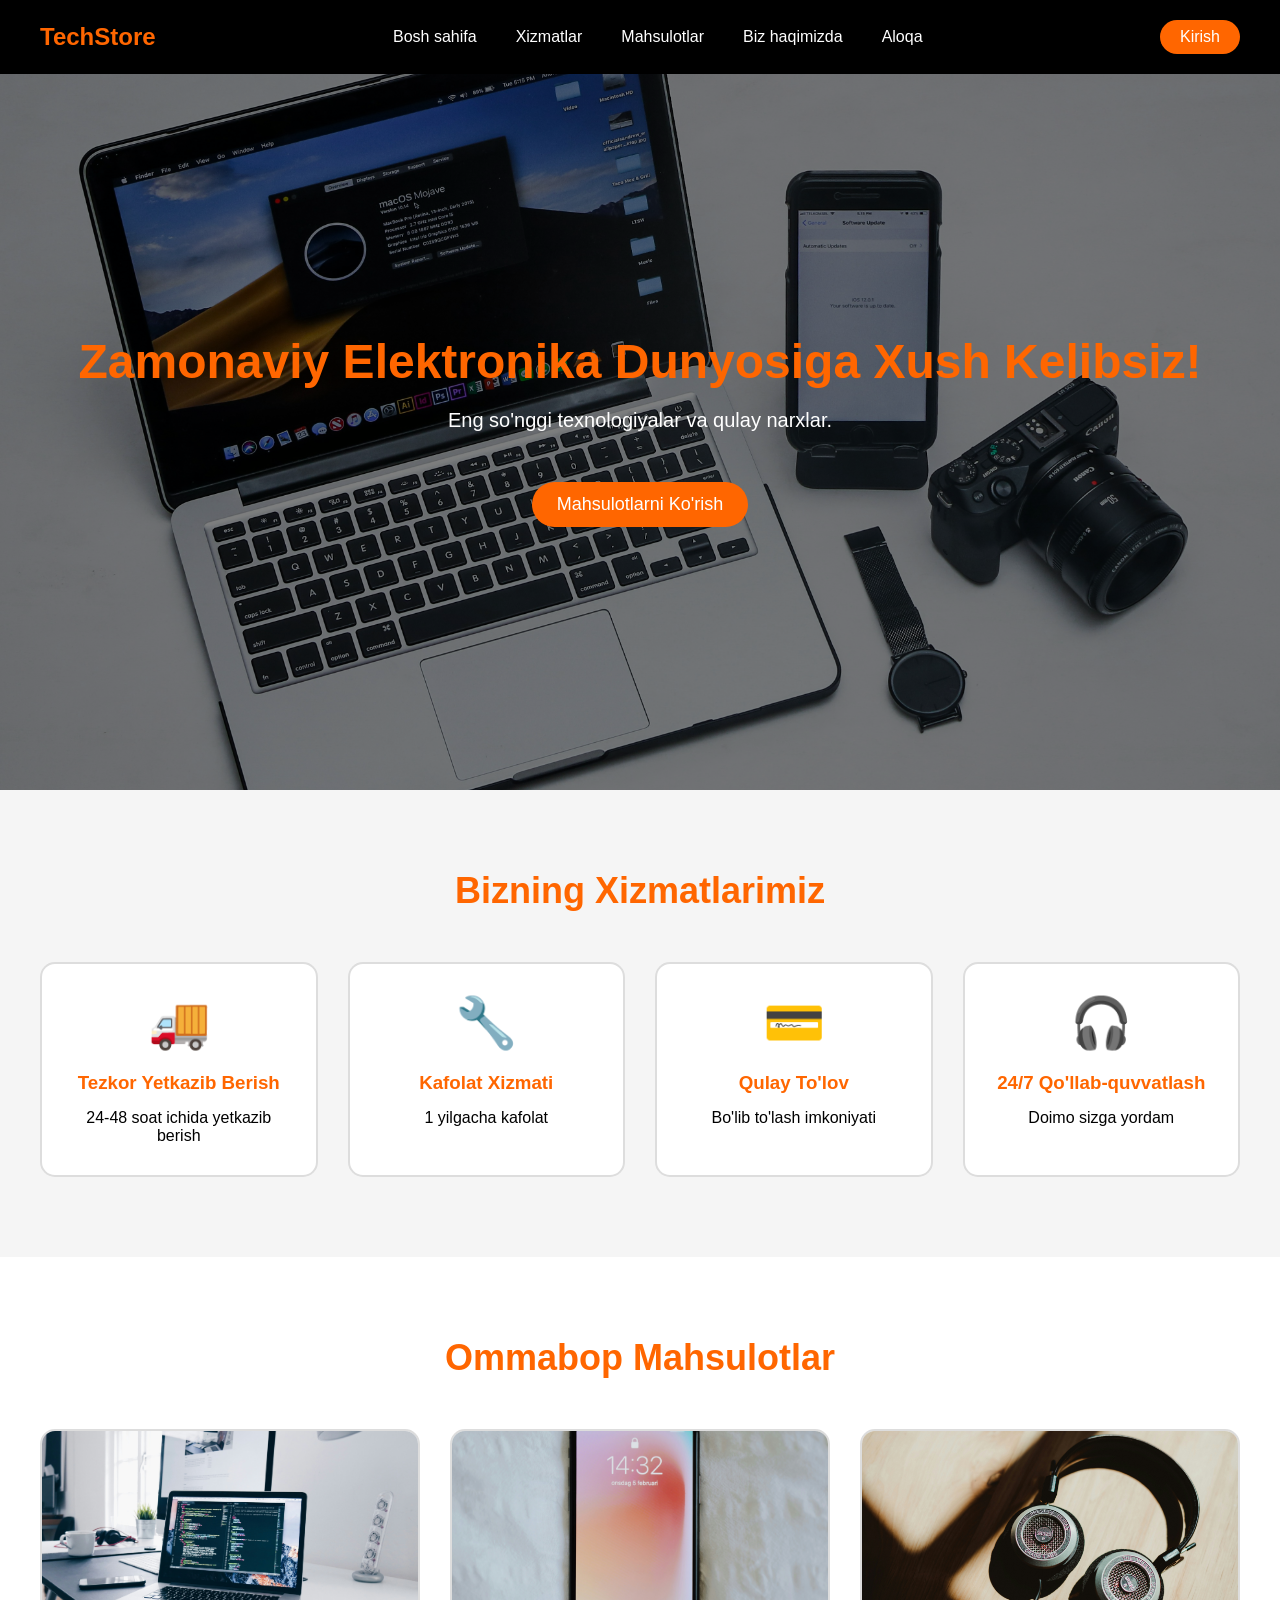
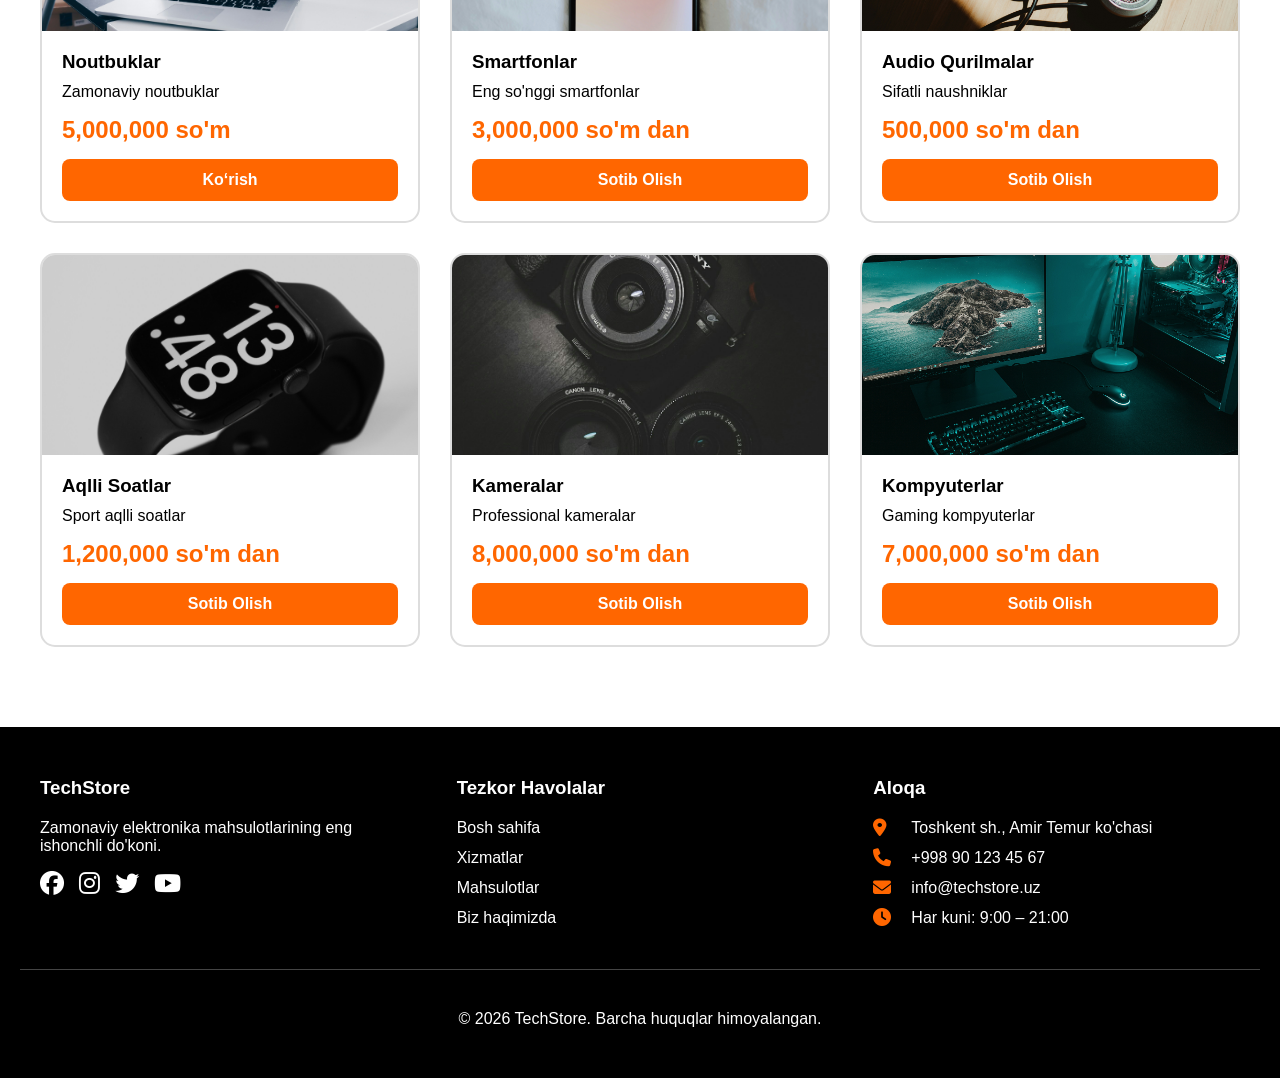
==== index.html @ 2889d2dd "first commit" ====
<!DOCTYPE html>
<html lang="uz">

<head>
	<meta charset="UTF-8">
	<meta name="viewport" content="width=device-width, initial-scale=1.0">
	<title>TechStore - Elektronika Do'koni</title>
	<link rel="stylesheet" href="./assets/style.css">
	<link rel="stylesheet" href="https://cdnjs.cloudflare.com/ajax/libs/font-awesome/6.5.0/css/all.min.css">

</head>

<body>
	<!-- Navbar -->
	<nav>
		<div class="nav-container">
			<a href="#" class="logo">TechStore</a>

			<ul class="nav-links">
				<li><a href="#home">Bosh sahifa</a></li>
				<li><a href="#services">Xizmatlar</a></li>
				<li><a href="#products">Mahsulotlar</a></li>
				<li><a href="#about">Biz haqimizda</a></li>
				<li><a href="#contact">Aloqa</a></li>
			</ul>

			<a href="#" class="login-btn">Kirish</a>
		</div>
	</nav>


	<!-- Hero Section -->
	<section class="hero" id="home">
		<h1>Zamonaviy Elektronika Dunyosiga Xush Kelibsiz!</h1>
		<p>Eng so'nggi texnologiyalar va qulay narxlar.</p>
		<a href="#products" class="hero-btn">Mahsulotlarni Ko'rish</a>
	</section>

	<!-- Services Section -->
	<section class="services" id="services">
		<h2 class="section-title">Bizning Xizmatlarimiz</h2>
		<div class="services-grid">
			<div class="service-card">
				<div class="service-icon">🚚</div>
				<h3>Tezkor Yetkazib Berish</h3>
				<p>24-48 soat ichida yetkazib berish</p>
			</div>
			<div class="service-card">
				<div class="service-icon">🔧</div>
				<h3>Kafolat Xizmati</h3>
				<p>1 yilgacha kafolat</p>
			</div>
			<div class="service-card">
				<div class="service-icon">💳</div>
				<h3>Qulay To'lov</h3>
				<p>Bo'lib to'lash imkoniyati</p>
			</div>
			<div class="service-card">
				<div class="service-icon">🎧</div>
				<h3>24/7 Qo'llab-quvvatlash</h3>
				<p>Doimo sizga yordam</p>
			</div>
		</div>
	</section>

	<!-- Products Section -->
	<section class="products" id="products">
		<h2 class="section-title">Ommabop Mahsulotlar</h2>
		<div class="products-grid">
			<div class="product-card">
				<div class="product-img">
					<img src="image/laptop.jpg" alt="Noutbuk">
				</div>
				<div class="product-info">
					<h3>Noutbuklar</h3>
					<p>Zamonaviy noutbuklar</p>
					<div class="price">5,000,000 so'm</div>
					<button class="buy-btn">Ko‘rish</button>
				</div>
			</div>
			<div class="product-card">
				<div class="product-img">
					<img src="image/phone.jpg" alt="Noutbuk">
				</div>
				<div class="product-info">
					<h3>Smartfonlar</h3>
					<p>Eng so'nggi smartfonlar</p>
					<div class="price">3,000,000 so'm dan</div>
					<button class="buy-btn">Sotib Olish</button>
				</div>
			</div>
			<div class="product-card">
				<div class="product-img">
					<img src="image/autio.jpg" alt="Noutbuk">
				</div>
				<div class="product-info">
					<h3>Audio Qurilmalar</h3>
					<p>Sifatli naushniklar</p>
					<div class="price">500,000 so'm dan</div>
					<button class="buy-btn">Sotib Olish</button>
				</div>
			</div>
			<div class="product-card">
				<div class="product-img">
					<img src="image/watch.jpg" alt="Noutbuk">
				</div>
				<div class="product-info">
					<h3>Aqlli Soatlar</h3>
					<p>Sport aqlli soatlar</p>
					<div class="price">1,200,000 so'm dan</div>
					<button class="buy-btn">Sotib Olish</button>
				</div>
			</div>
			<div class="product-card">
				<div class="product-img">
					<img src="image/kamera.jpg" alt="Noutbuk">
				</div>
				<div class="product-info">
					<h3>Kameralar</h3>
					<p>Professional kameralar</p>
					<div class="price">8,000,000 so'm dan</div>
					<button class="buy-btn">Sotib Olish</button>
				</div>
			</div>
			<div class="product-card">
				<div class="product-img">
					<img src="image/kopmyuter.jpg" alt="Noutbuk">
				</div>
				<div class="product-info">
					<h3>Kompyuterlar</h3>
					<p>Gaming kompyuterlar</p>
					<div class="price">7,000,000 so'm dan</div>
					<button class="buy-btn">Sotib Olish</button>
				</div>
			</div>
		</div>
	</section>

	<!-- Footer -->
	<footer id="contact">
		<div class="footer-content">
			<div class="footer-section">
				<h3>TechStore</h3>
				<p>Zamonaviy elektronika mahsulotlarining eng ishonchli do'koni.</p>
				<div class="social-links">
					<a href="#"><i class="fab fa-facebook"></i></a>
					<a href="#"><i class="fab fa-instagram"></i></a>
					<a href="#"><i class="fab fa-twitter"></i></a>
					<a href="#"><i class="fab fa-youtube"></i></a>
				</div>

			</div>
			<div class="footer-section">
				<h3>Tezkor Havolalar</h3>
				<ul>
					<li><a href="#home">Bosh sahifa</a></li>
					<li><a href="#services">Xizmatlar</a></li>
					<li><a href="#products">Mahsulotlar</a></li>
					<li><a href="#about">Biz haqimizda</a></li>
				</ul>
			</div>
			<div class="footer-section" id="about">
				<h3>Aloqa</h3>
				<ul>
					<li>
						<i class="fa-solid fa-location-dot"></i>
						<a href="https://maps.google.com/?q=Toshkent, Amir Temur ko'chasi" target="_blank">
							Toshkent sh., Amir Temur ko'chasi
						</a>
					</li>

					<li>
						<i class="fa-solid fa-phone"></i>
						<a href="tel:+998901234567">+998 90 123 45 67</a>
					</li>

					<li>
						<i class="fa-solid fa-envelope"></i>
						<a href="mailto:info@techstore.uz">info@techstore.uz</a>
					</li>

					<li>
						<i class="fa-solid fa-clock"></i>
						Har kuni: 9:00 – 21:00
					</li>
				</ul>


			</div>
		</div>
		<div class="footer-bottom">
			<p>&copy; 2026 TechStore. Barcha huquqlar himoyalangan.</p>
		</div>
	</footer>
</body>

</html>
---- assets/style.css ----
* {
	margin: 0;
	padding: 0;
	box-sizing: border-box;
}

html {
	scroll-behavior: smooth;
}

body {
	font-family: Arial, sans-serif;
	background-color: white;
	color: black;
	padding-top: 70px;
}

/* Navbar */
nav {
	background-color: black;
	padding: 20px 0;
	position: fixed;
	top: 0;
	left: 0;
	width: 100%;
	z-index: 1000;
}

.nav-container {
	width: 1200px;
	margin: 0 auto;
	display: flex;
	justify-content: space-between;
	align-items: center;
}

.logo {
	color: #ff6600;
	font-size: 24px;
	font-weight: bold;
	text-decoration: none;
}

/* Links */
.nav-links {
	list-style: none;
	display: flex;
	gap: 15px;
}

.nav-links a {
	color: white;
	text-decoration: none;
	padding: 8px 12px;
	border-radius: 8px;
	transition: 0.3s;
}

.nav-links a:hover {
	background-color: #ff6600;
	color: white;
}

/* Login button */
.login-btn {
	background-color: #ff6600;
	color: white;
	padding: 8px 20px;
	border-radius: 25px;
	text-decoration: none;
	transition: 0.3s;
}

.login-btn:hover {
	background-color: #e18640;
}

/* Hero */

.hero {
	height: 80vh;
	background-image: url('../image/bg-image.jpg');
	background-position: center;
	background-repeat: no-repeat;
	background-size: cover;
	position: relative;
	display: flex;
	flex-direction: column;
	justify-content: center;
	align-items: center;
	text-align: center;
	color: white;
}

.hero::before {
	content: '';
	position: absolute;
	inset: 0;
	background: rgba(0, 0, 0, 0.5); /* Qora .5 */
}

.hero h1,
.hero p,
.hero .hero-btn {
	position: relative; /* overlay ustiga chiqishi uchun */
}

.hero h1 {
	font-size: 48px;
	margin-bottom: 20px;
	color: #ff6600;
}

.hero p {
	font-size: 20px;
	margin-bottom: 30px;
}

.hero-btn {
	margin-top: 20px;
	background: #ff6600;
	padding: 12px 25px;
	border-radius: 25px;
	color: white;
	text-decoration: none;
	font-size: 18px;
	transition: 0.3s;
}

.hero-btn:hover {
	background: #e18640;
}

/* Services */
.services {
	padding: 80px 20px;
	background-color: #f5f5f5;
}

.section-title {
	text-align: center;
	font-size: 36px;
	margin-bottom: 50px;
	color: #ff6600;
}

.services-grid {
	width: 1200px;
	margin: 0 auto;
	display: grid;
	grid-template-columns: 1fr 1fr 1fr 1fr;
	gap: 30px;
}

.service-card {
	background-color: white;
	padding: 30px;
	text-align: center;
	border: 2px solid #ddd;
	border-radius: 15px;
	transition: 0.3s;
}

.service-card:hover {
	border-color: #ff6600;
	transform: translateY(-10px);
}

.service-icon {
	font-size: 50px;
	margin-bottom: 20px;
}

.service-card h3 {
	margin-bottom: 15px;
	color: #ff6600;
}

/* Products */
.products {
	padding: 80px 20px;
}

.products-grid {
	width: 1200px;
	margin: 0 auto;
	display: grid;
	grid-template-columns: 1fr 1fr 1fr;
	gap: 30px;
}

.product-card {
	border: 2px solid #ddd;
	border-radius: 15px;
	overflow: hidden;
	transition: 0.3s;
	display: flex;
	flex-direction: column;
}

.product-card:hover {
	border-color: #ff6600;
	transform: translateY(-10px);
}

.product-img {
	width: 100%;
	height: 200px; /* rasm balandligini bir xil qilish */
	overflow: hidden;
}

.product-img img {
	width: 100%;
	height: 100%;
	object-fit: cover; /* rasm to‘liq joylashadi va proportsional kesiladi */
	display: block;
}

.product-info {
	padding: 20px;
}

.product-info h3 {
	margin-bottom: 10px;
}

.price {
	font-size: 24px;
	font-weight: bold;
	margin: 15px 0;
	color: #ff6600;
}

.buy-btn {
	background-color: #ff6600;
	color: white;
	border: none;
	padding: 12px;
	width: 100%;
	cursor: pointer;
	border-radius: 8px;
	font-size: 16px;
	font-weight: bold;
	transition: 0.3s;
}

.buy-btn:hover {
	background-color: black;
}

/* Footer */
footer {
	background-color: black;
	color: white;
	padding: 50px 20px;
}

.footer-content {
	width: 1200px;
	margin: 0 auto;
	display: grid;
	grid-template-columns: 1fr 1fr 1fr;
	gap: 50px;
}

.footer-section h3 {
	margin-bottom: 20px;
}

.footer-section ul {
	list-style: none;
}

.footer-section ul li {
	margin-bottom: 10px;
}

.footer-section a {
	color: white;
	text-decoration: none;
	transition: 0.3s;
}

.footer-section a:hover {
	color: #ff6600;
}

.footer-section ul li {
	display: flex;
	align-items: center;
	gap: 10px;
	margin-bottom: 12px;
	font-size: 16px;
}

.footer-section ul li i {
	color: #ff6600;
	font-size: 18px;
	min-width: 20px;
}

.social-links {
	display: flex;
	gap: 15px;
	margin-top: 15px;
}

.social-links a {
	font-size: 24px;
}

.footer-bottom {
	text-align: center;
	padding-top: 40px;
	margin-top: 30px;
	border-top: 1px solid #444;
}

/* Font Awesome li icon */
.footer-section ul li i {
	margin-right: 8px;
	color: #ff6600;
}
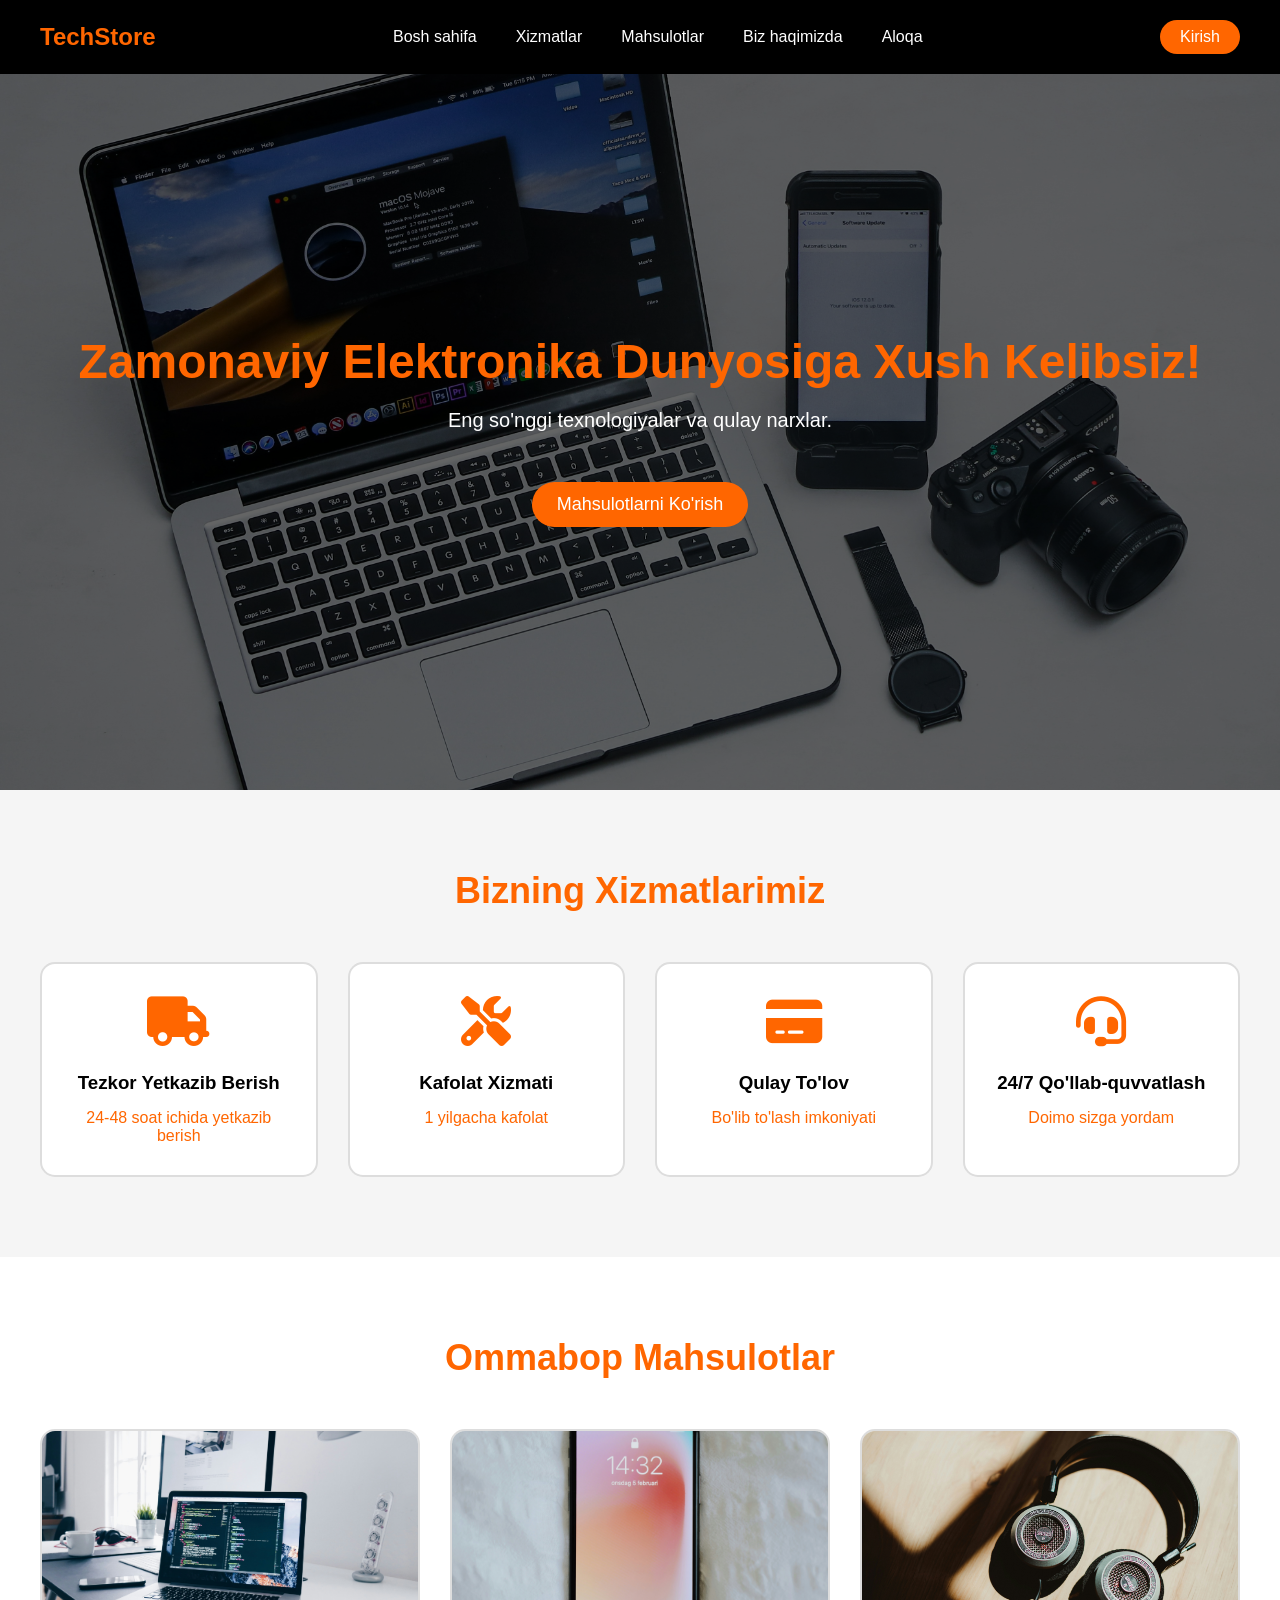
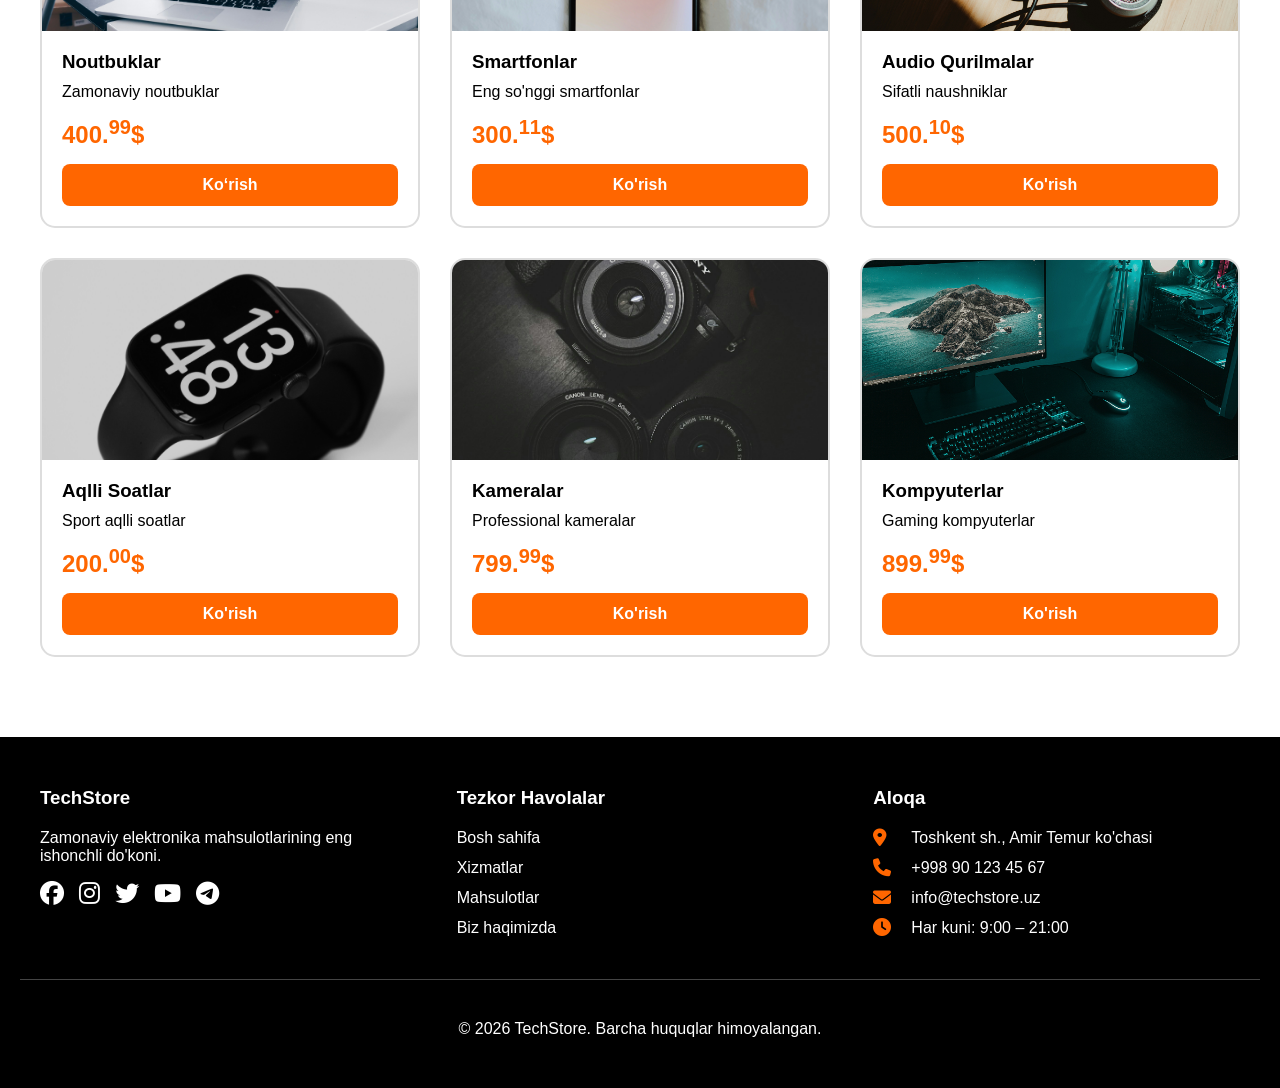
==== commit 97ae37bb: "add more things favicon other..." ====
--- a/index.html
+++ b/index.html
@@ -7,7 +7,7 @@
 	<title>TechStore - Elektronika Do'koni</title>
 	<link rel="stylesheet" href="./assets/style.css">
 	<link rel="stylesheet" href="https://cdnjs.cloudflare.com/ajax/libs/font-awesome/6.5.0/css/all.min.css">
-
+	<link rel="shortcut icon" href="./image/letter-t-.ico" type="image/x-icon">
 </head>
 
 <body>
@@ -41,25 +41,26 @@
 		<h2 class="section-title">Bizning Xizmatlarimiz</h2>
 		<div class="services-grid">
 			<div class="service-card">
-				<div class="service-icon">🚚</div>
+				<div class="service-icon"><i class="fa-solid fa-truck"></i></div>
 				<h3>Tezkor Yetkazib Berish</h3>
 				<p>24-48 soat ichida yetkazib berish</p>
 			</div>
 			<div class="service-card">
-				<div class="service-icon">🔧</div>
+				<div class="service-icon"><i class="fa-solid fa-tools"></i></div>
 				<h3>Kafolat Xizmati</h3>
 				<p>1 yilgacha kafolat</p>
 			</div>
 			<div class="service-card">
-				<div class="service-icon">💳</div>
+				<div class="service-icon"><i class="fa-solid fa-credit-card"></i></div>
 				<h3>Qulay To'lov</h3>
 				<p>Bo'lib to'lash imkoniyati</p>
 			</div>
 			<div class="service-card">
-				<div class="service-icon">🎧</div>
+				<div class="service-icon"><i class="fa-solid fa-headset"></i></div>
 				<h3>24/7 Qo'llab-quvvatlash</h3>
 				<p>Doimo sizga yordam</p>
 			</div>
+		</div>
 		</div>
 	</section>
 
@@ -74,7 +75,7 @@
 				<div class="product-info">
 					<h3>Noutbuklar</h3>
 					<p>Zamonaviy noutbuklar</p>
-					<div class="price">5,000,000 so'm</div>
+					<div class="price">400.<sup>99</sup>$</div>
 					<button class="buy-btn">Ko‘rish</button>
 				</div>
 			</div>
@@ -85,8 +86,8 @@
 				<div class="product-info">
 					<h3>Smartfonlar</h3>
 					<p>Eng so'nggi smartfonlar</p>
-					<div class="price">3,000,000 so'm dan</div>
-					<button class="buy-btn">Sotib Olish</button>
+					<div class="price">300.<sup>11</sup>$</div>
+					<button class="buy-btn">Ko'rish</button>
 				</div>
 			</div>
 			<div class="product-card">
@@ -96,8 +97,8 @@
 				<div class="product-info">
 					<h3>Audio Qurilmalar</h3>
 					<p>Sifatli naushniklar</p>
-					<div class="price">500,000 so'm dan</div>
-					<button class="buy-btn">Sotib Olish</button>
+					<div class="price">500.<sup>10</sup>$</div>
+					<button class="buy-btn">Ko'rish</button>
 				</div>
 			</div>
 			<div class="product-card">
@@ -107,8 +108,8 @@
 				<div class="product-info">
 					<h3>Aqlli Soatlar</h3>
 					<p>Sport aqlli soatlar</p>
-					<div class="price">1,200,000 so'm dan</div>
-					<button class="buy-btn">Sotib Olish</button>
+					<div class="price">200.<sup>00</sup>$</div>
+					<button class="buy-btn">Ko'rish</button>
 				</div>
 			</div>
 			<div class="product-card">
@@ -118,8 +119,8 @@
 				<div class="product-info">
 					<h3>Kameralar</h3>
 					<p>Professional kameralar</p>
-					<div class="price">8,000,000 so'm dan</div>
-					<button class="buy-btn">Sotib Olish</button>
+					<div class="price">799.<sup>99</sup>$</div>
+					<button class="buy-btn">Ko'rish</button>
 				</div>
 			</div>
 			<div class="product-card">
@@ -129,8 +130,8 @@
 				<div class="product-info">
 					<h3>Kompyuterlar</h3>
 					<p>Gaming kompyuterlar</p>
-					<div class="price">7,000,000 so'm dan</div>
-					<button class="buy-btn">Sotib Olish</button>
+					<div class="price">899.<sup>99</sup>$</div>
+					<button class="buy-btn">Ko'rish</button>
 				</div>
 			</div>
 		</div>
@@ -143,10 +144,12 @@
 				<h3>TechStore</h3>
 				<p>Zamonaviy elektronika mahsulotlarining eng ishonchli do'koni.</p>
 				<div class="social-links">
-					<a href="#"><i class="fab fa-facebook"></i></a>
-					<a href="#"><i class="fab fa-instagram"></i></a>
-					<a href="#"><i class="fab fa-twitter"></i></a>
-					<a href="#"><i class="fab fa-youtube"></i></a>
+					<a href="https://facebook.com" target="_blank" rel="noopener noreferrer"><i class="fab fa-facebook"></i></a>
+					<a href="https://instagram.com" target="_blank" rel="noopener noreferrer"><i class="fab fa-instagram"></i></a>
+					<a href="https://twitter.com" target="_blank" rel="noopener noreferrer"><i class="fab fa-twitter"></i></a>
+					<a href="https://youtube.com" target="_blank" rel="noopener noreferrer"><i class="fab fa-youtube"></i></a>
+					<a href="https://t.me/abdullokh_coder" target="_blank" rel="noopener noreferrer"><i
+							class="fab fa-telegram"></i></a>
 				</div>
 
 			</div>
--- a/assets/style.css
+++ b/assets/style.css
@@ -96,7 +96,7 @@
 	content: '';
 	position: absolute;
 	inset: 0;
-	background: rgba(0, 0, 0, 0.5); /* Qora .5 */
+	background: rgba(0, 0, 0, 0.6); /* Qora .5 */
 }
 
 .hero h1,
@@ -159,6 +159,7 @@
 	border: 2px solid #ddd;
 	border-radius: 15px;
 	transition: 0.3s;
+	cursor: pointer;
 }
 
 .service-card:hover {
@@ -169,10 +170,14 @@
 .service-icon {
 	font-size: 50px;
 	margin-bottom: 20px;
+	color: #ff6600;
 }
 
 .service-card h3 {
 	margin-bottom: 15px;
+}
+
+.service-card p {
 	color: #ff6600;
 }
 
